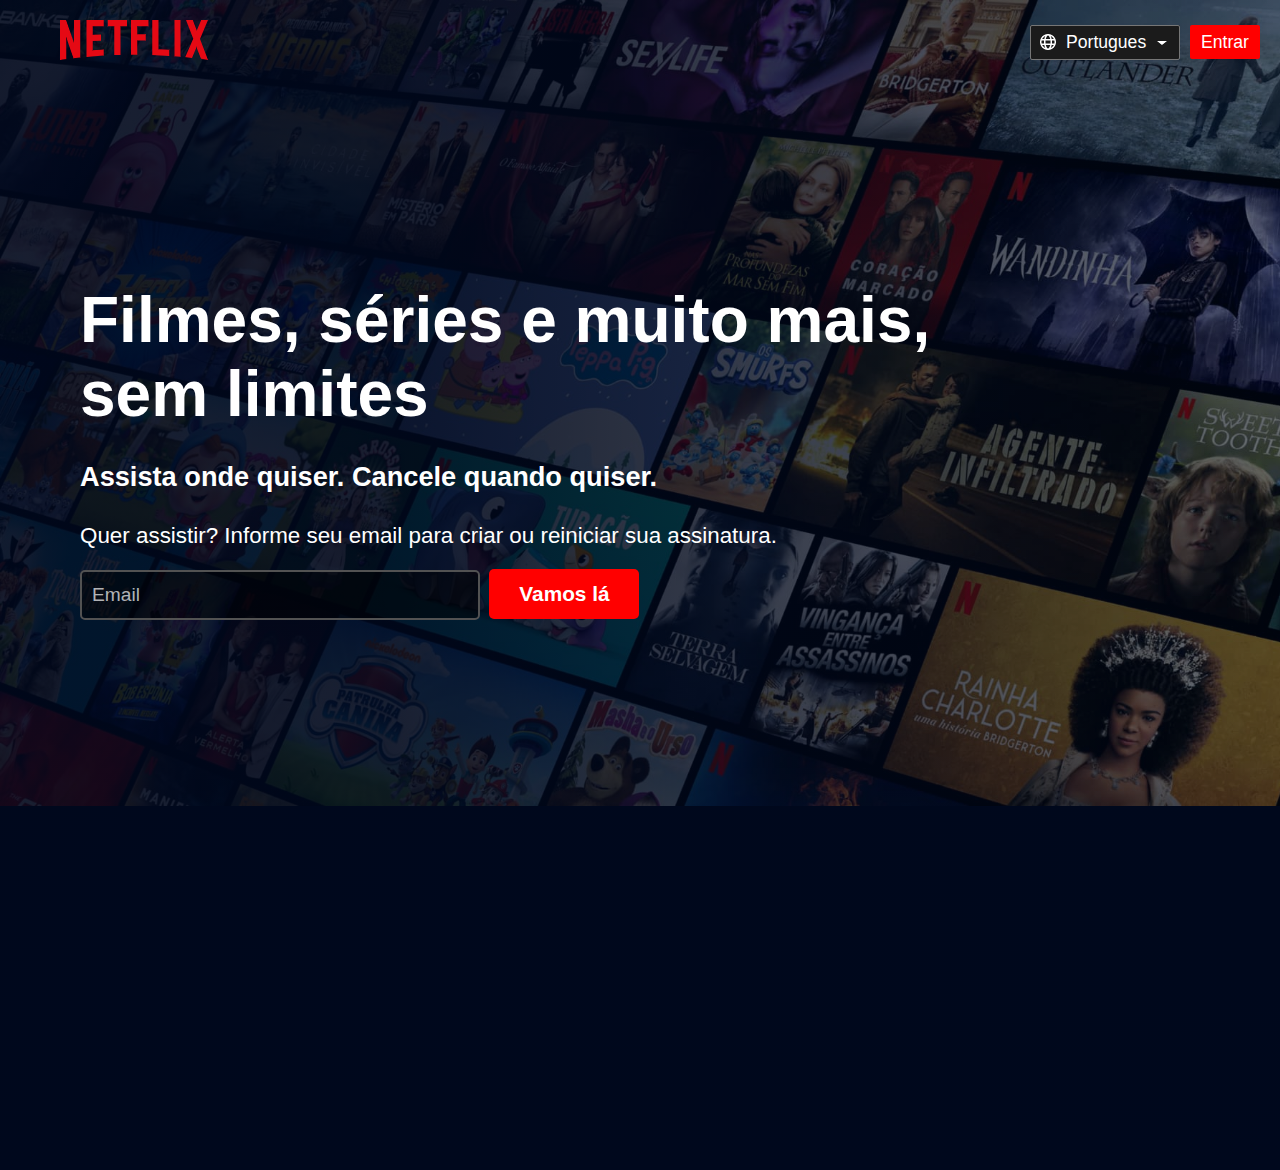
==== index.html @ 5934816e "home" ====
<!DOCTYPE html>
<html lang="pt-BR">
  <head>
    <title>Netflix</title>
    <link rel="stylesheet" href="styles.css">
    <meta charset="UTF-8"/>
    <meta name="viewport" content="width=device-width, initial-scale=1.0"/>
  </head>
  <body>
    <main>
      <section id="background">
        <div id="background-filter"></div>
        <div id="background-gradient"></div>
        <div id="background-bottom-gradient"></div>
        <header>
          <div id="logo-container">
            <img id="logo" src="/images/logo.png" alt="">
          </div>
          <div id="select-container">
            <div id="select-background"></div>
            <img id="lang-icon-left" src="/images/lang.png" alt="">
            <select name="lang" id="lang">
              <option value="portugues">Portugues</option>
              <option value="ingles">English</option>
            </select>
            <img id="lang-icon-right" src="/images/down.png" alt="">
          </div>
          <a id="button-entrar" href="#">Entrar</a>
        </header>
        <main id="main-home">
          <h1>Filmes, séries e muito mais, sem limites</h1>
          <h2>Assista onde quiser. Cancele quando quiser.</h2>
          <p>Quer assistir? Informe seu email para criar ou reiniciar sua assinatura.</p>
          <form>
          <input id="email" type="email" placeholder="Email">
          <input id="vamos-la" type="submit" value="Vamos lá">
          </form>
        </main>
      </section>
    </main>
  </body>
</html>
---- styles.css ----
* {
  box-sizing: border-box;
  margin: 0;
  padding: 0;
}

body {
  font-family: Helvetica, Arial, sans-serif;
}

main {
  background-color: #00081d;
}

#background {
  width: 100%;
  height: 130vh;
  background-image: url(/images/background.jpg);
  background-size: 112%;
  background-repeat: no-repeat;
  position: relative;
}

#background-filter {
  position: absolute;
  height: 130vh;
  width: 100%;
  background-color: #00081d74;
}

#background-gradient {
  position: absolute;
  height: 130vh;
  width: 100%;
  background: linear-gradient(90deg, #00081dc5 30%, #00081d67, transparent);
}

#background-bottom-gradient {
  position: absolute;
  height: 200px;
  width: 100%;
  background: red;
  background: linear-gradient(360deg, #00081d, transparent);
  bottom: 0;
}

header {
  padding: 20px 20px 20px 60px;
  position: relative;
  z-index: 5;
  display: flex;
  gap: 10px;
  align-items: center;
}

#logo-container {
  width: 80%;
}

#logo {
  height: 40px;
}

#select-container {
  display: inline;
  position: relative;
  width: 150px;
  height: 35px;
  z-index: 0;
}

#select-background {
  background-color: rgb(27, 27, 27);
  position: absolute;
  left: 0;
  top: 0;
  width: 150px;
  height: 34px;
  border-radius: 2px;
  z-index: -2;
}

#lang-icon-left {
  position: absolute;
  left: 10px;
  bottom: 10px;
  z-index: -1;
}

select {
  appearance: none;
  position: relative;
  width: 150px;
  height: 35px;
  background-color: transparent;
  color: white;
  padding-left: 35px;
  border-radius: 2px;
  font-size: 1.1rem;
}

option {
  color: rgb(27, 27, 27);
}

#lang-icon-right {
  position: absolute;
  right: 10px;
  top: 10px;
  z-index: -1;
}

#button-entrar {
  display: flex;
  background-color: red;
  color: white;
  text-decoration: none;
  width: 70px;
  font-size: 1.1rem;
  height: 34px;
  align-items: center;
  justify-content: center;
  border-radius: 2px;
}

#main-home {
  width: 70%;
  position: relative;
  background-color: transparent;
  color: white;
  margin: 0 80px;
  height: calc(100vh - 85px);
  display: flex;
  flex-direction: column;
  justify-content: center;
}

#main-home h1 {
  font-size: 4rem;
  font-weight: bold;
}

#main-home h2 {
  font-size: 1.7rem;
  margin: 30px 0;
}

#main-home p {
  font-size: 1.4rem;
  margin-bottom: 20px;
}

form {
  margin-bottom: 80px;
}

#email {
  width: 400px;
  height: 50px;
  background-color: rgba(0, 0, 0, 0.5);
  border: 2px solid rgb(82, 82, 82);
  border-radius: 5px;
  padding-left: 10px;
  color: white;
  font-size: 1.2rem;
}

input::placeholder{
  color: rgba(255, 255, 255, 0.7);
}

#vamos-la {
  width: 150px;
  height: 50px;
  background-color: red;
  border-radius: 5px;
  font-size: 1.3rem;
  color: white;
  font-weight: bold;
  border: none;
  margin-left: 5px;
}
}
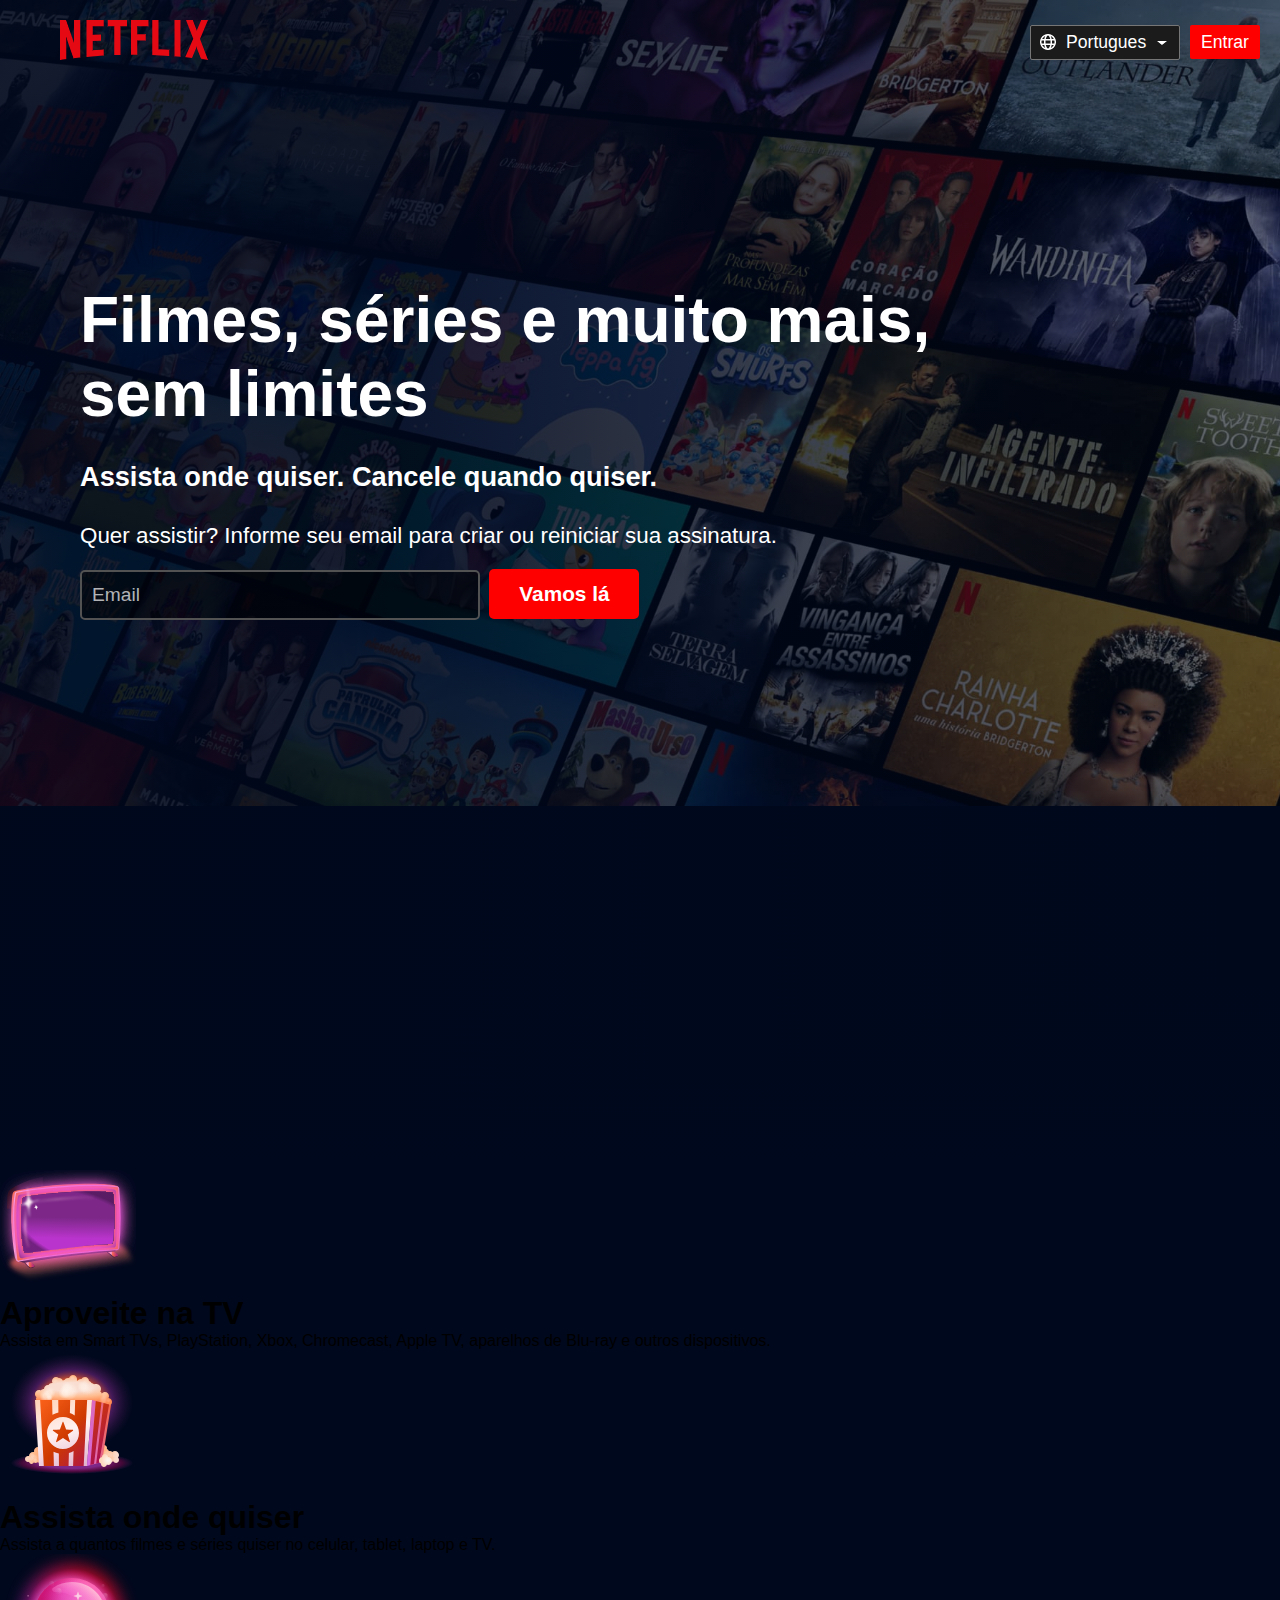
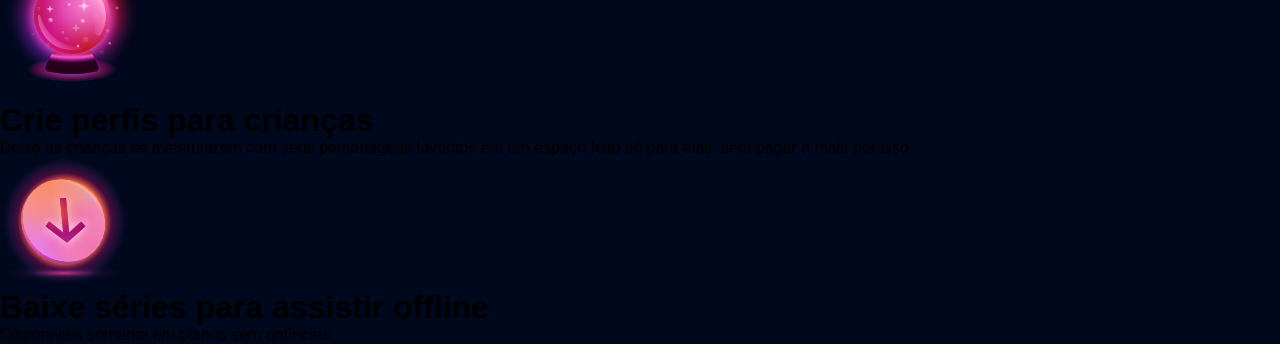
==== commit a7b2ac85: "cards html" ====
--- a/index.html
+++ b/index.html
@@ -37,6 +37,30 @@
           </form>
         </main>
       </section>
+      <section id="cards">
+        <main id="grid-container">
+          <article>
+            <img class="card-icon first" src="/images/tv.svg" alt="">
+            <h1>Aproveite na TV</h1>
+            <p>Assista em Smart TVs, PlayStation, Xbox, Chromecast, Apple TV, aparelhos de Blu-ray e outros dispositivos.</p>
+          </article>
+          <article>
+            <img class="card-icon" src="/images/popcorn.svg" alt="">
+            <h1>Assista onde quiser</h1>
+            <p>Assista a quantos filmes e séries quiser no celular, tablet, laptop e TV.</p>
+          </article>
+          <article>
+            <img class="card-icon" src="/images/crystalball.svg" alt="">
+            <h1>Crie perfis para crianças</h1>
+            <p>Deixe as crianças se aventurarem com seus personagens favoritos em um espaço feito só para elas, sem pagar a mais por isso.</p>
+          </article>
+          <article>
+            <img class="card-icon" src="/images/download.svg" alt="">
+            <h1>Baixe séries para assistir offline</h1>
+            <p>Disponíveis somente em planos sem anúncios.</p>
+          </article>
+        </main>
+      </section>
     </main>
   </body>
 </html>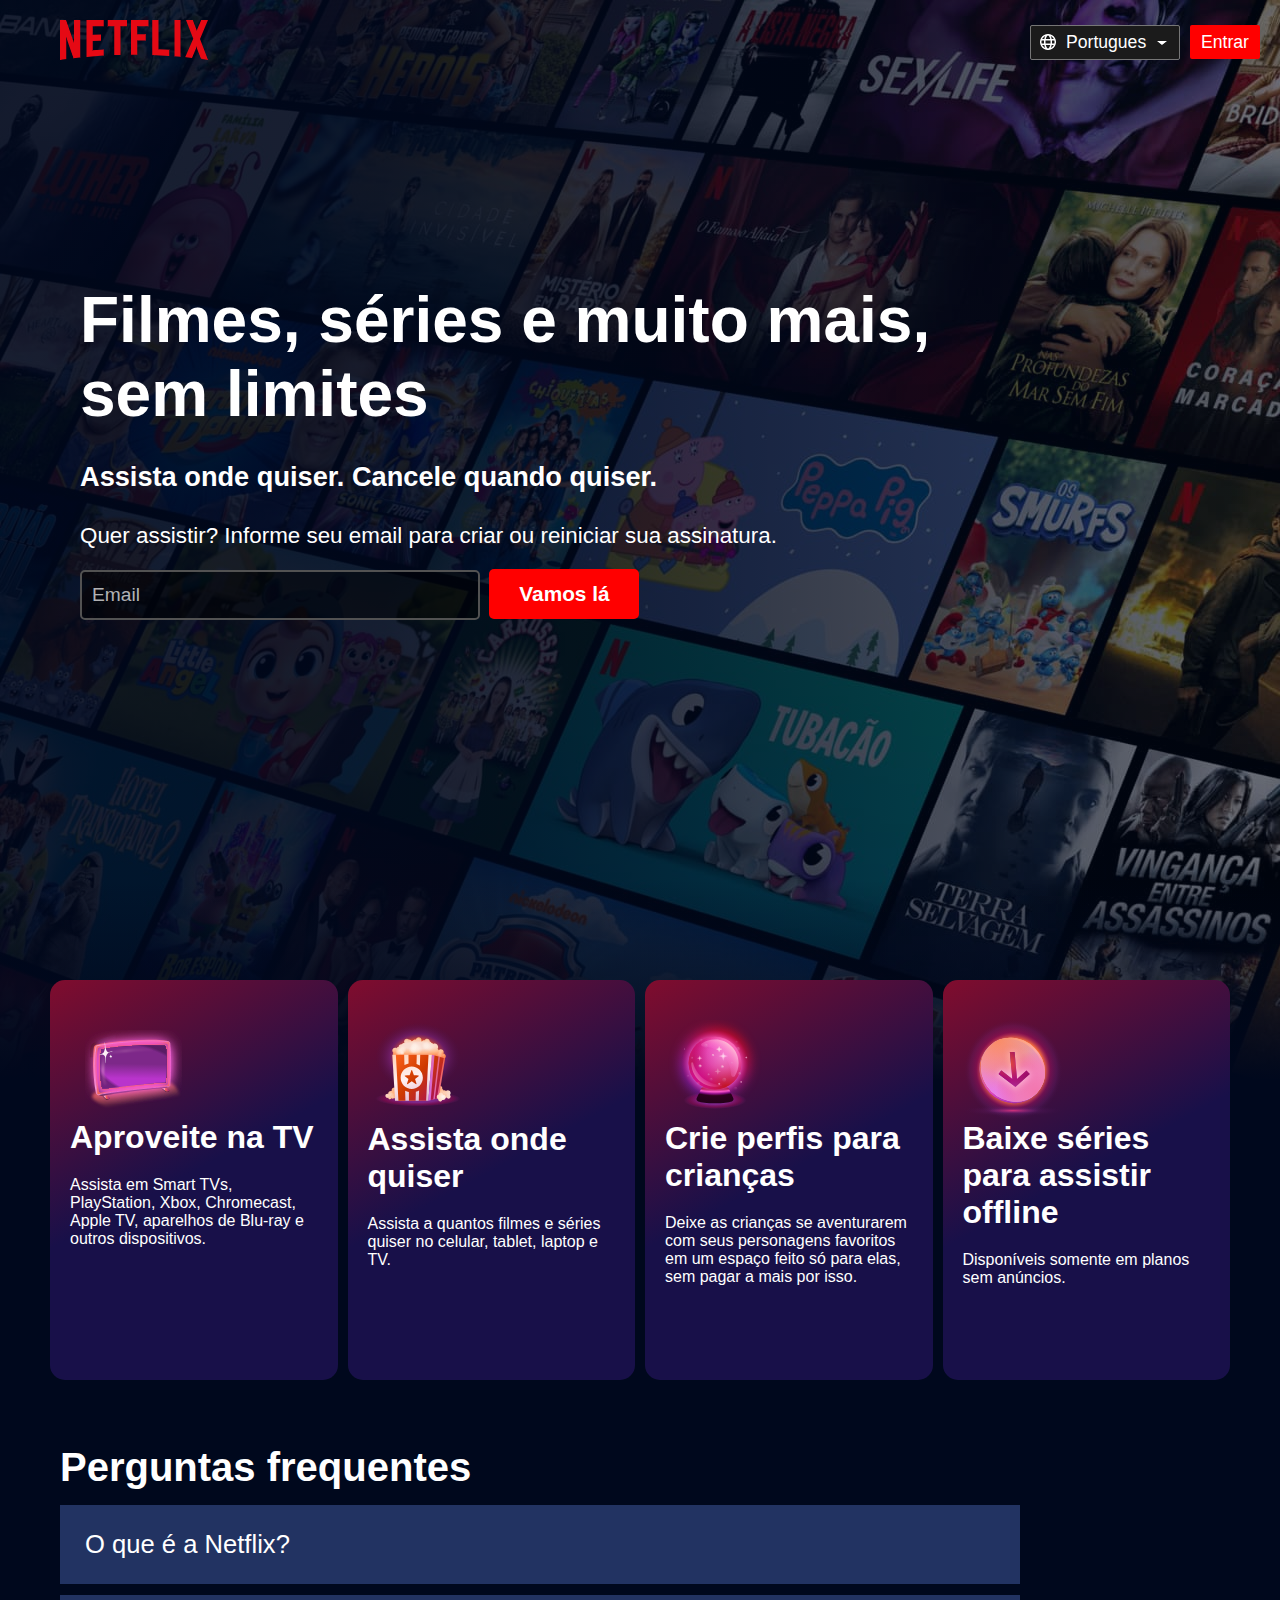
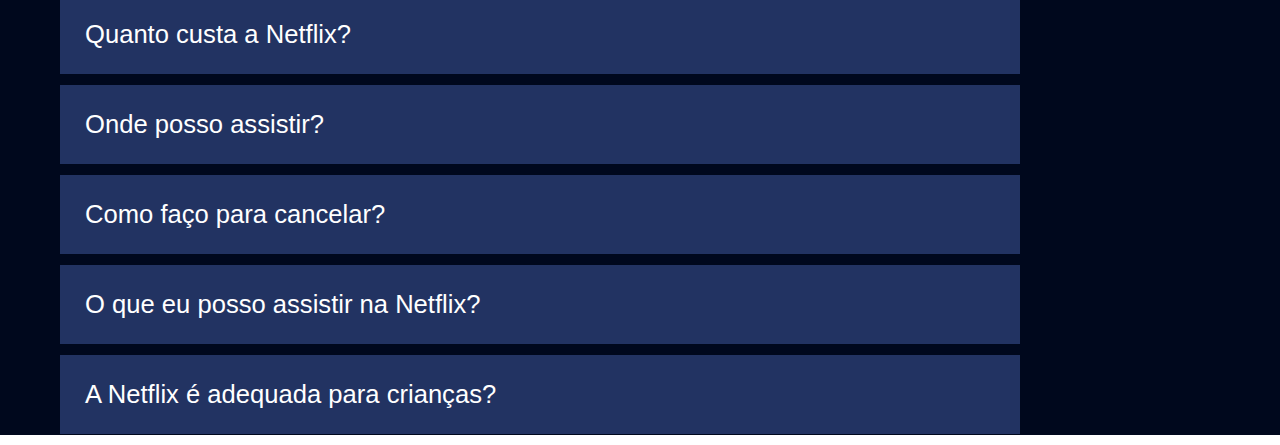
==== commit 59f153ba: "questions front" ====
--- a/index.html
+++ b/index.html
@@ -2,9 +2,9 @@
 <html lang="pt-BR">
   <head>
     <title>Netflix</title>
-    <link rel="stylesheet" href="styles.css">
-    <meta charset="UTF-8"/>
-    <meta name="viewport" content="width=device-width, initial-scale=1.0"/>
+    <link rel="stylesheet" href="styles.css" />
+    <meta charset="UTF-8" />
+    <meta name="viewport" content="width=device-width, initial-scale=1.0" />
   </head>
   <body>
     <main>
@@ -14,53 +14,101 @@
         <div id="background-bottom-gradient"></div>
         <header>
           <div id="logo-container">
-            <img id="logo" src="/images/logo.png" alt="">
+            <img id="logo" src="/images/logo.png" alt="" />
           </div>
           <div id="select-container">
             <div id="select-background"></div>
-            <img id="lang-icon-left" src="/images/lang.png" alt="">
+            <img id="lang-icon-left" src="/images/lang.png" alt="" />
             <select name="lang" id="lang">
               <option value="portugues">Portugues</option>
               <option value="ingles">English</option>
             </select>
-            <img id="lang-icon-right" src="/images/down.png" alt="">
+            <img id="lang-icon-right" src="/images/down.png" alt="" />
           </div>
           <a id="button-entrar" href="#">Entrar</a>
         </header>
         <main id="main-home">
           <h1>Filmes, séries e muito mais, sem limites</h1>
           <h2>Assista onde quiser. Cancele quando quiser.</h2>
-          <p>Quer assistir? Informe seu email para criar ou reiniciar sua assinatura.</p>
+          <p>
+            Quer assistir? Informe seu email para criar ou reiniciar sua
+            assinatura.
+          </p>
           <form>
-          <input id="email" type="email" placeholder="Email">
-          <input id="vamos-la" type="submit" value="Vamos lá">
+            <input id="email" type="email" placeholder="Email" />
+            <input id="vamos-la" type="submit" value="Vamos lá" />
           </form>
         </main>
       </section>
       <section id="cards">
         <main id="grid-container">
           <article>
-            <img class="card-icon first" src="/images/tv.svg" alt="">
+            <img class="card-icon first" src="/images/tv.svg" alt="" />
             <h1>Aproveite na TV</h1>
-            <p>Assista em Smart TVs, PlayStation, Xbox, Chromecast, Apple TV, aparelhos de Blu-ray e outros dispositivos.</p>
+            <p>
+              Assista em Smart TVs, PlayStation, Xbox, Chromecast, Apple TV,
+              aparelhos de Blu-ray e outros dispositivos.
+            </p>
           </article>
           <article>
-            <img class="card-icon" src="/images/popcorn.svg" alt="">
+            <img class="card-icon" src="/images/popcorn.svg" alt="" />
             <h1>Assista onde quiser</h1>
-            <p>Assista a quantos filmes e séries quiser no celular, tablet, laptop e TV.</p>
+            <p>
+              Assista a quantos filmes e séries quiser no celular, tablet,
+              laptop e TV.
+            </p>
           </article>
           <article>
-            <img class="card-icon" src="/images/crystalball.svg" alt="">
+            <img class="card-icon" src="/images/crystalball.svg" alt="" />
             <h1>Crie perfis para crianças</h1>
-            <p>Deixe as crianças se aventurarem com seus personagens favoritos em um espaço feito só para elas, sem pagar a mais por isso.</p>
+            <p>
+              Deixe as crianças se aventurarem com seus personagens favoritos em
+              um espaço feito só para elas, sem pagar a mais por isso.
+            </p>
           </article>
           <article>
-            <img class="card-icon" src="/images/download.svg" alt="">
+            <img class="card-icon" src="/images/download.svg" alt="" />
             <h1>Baixe séries para assistir offline</h1>
             <p>Disponíveis somente em planos sem anúncios.</p>
           </article>
         </main>
       </section>
+      <section id="questions">
+        <main>
+          <h1>Perguntas frequentes</h1>
+          <button class="accordion">O que é a Netflix?</button>
+          <div class="panel">
+            <p>A Netflix é um serviço de streaming que oferece uma ampla variedade de séries, filmes e documentários premiados em milhares de aparelhos conectados à internet.
+            <br><br>
+            Você pode assistir a quantos filmes e séries quiser, quando e onde quiser – tudo por um preço mensal acessível. Aqui você sempre encontra novidades. A cada semana, adicionamos novas séries e filmes..</p>
+          </div>
+          <button class="accordion">Quanto custa a Netflix?</button>
+          <div class="panel">
+            <p>Assista à Netflix no seu celular, tablet, Smart TV, notebook ou aparelho de streaming por uma taxa mensal única. Os planos variam de R$18,90 a R$55,90 por mês. Sem contrato nem taxas extras.</p>
+          </div>
+          <button class="accordion">Onde posso assistir?</button>
+          <div class="panel">
+            <p>Assista onde quiser, quando quiser. Faça login com sua conta Netflix em netflix.com para começar a assistir no computador ou em qualquer aparelho conectado à Internet compatível com o aplicativo Netflix, como Smart TVs, smartphones, tablets, aparelhos de streaming e videogames.
+            <br><br>
+            Você também pode baixar a sua série favorita com o aplicativo Netflix para iOS, Android ou Windows 10. Use downloads para levar a Netflix para onde quiser sem precisar de conexão com a Internet. Leve a Netflix com você para qualquer lugar.</p>
+          </div>
+          <button class="accordion">Como faço para cancelar?</button>
+          <div class="panel">
+            <p>A Netflix é flexível. Não há contratos nem compromissos. Você pode cancelar a sua conta na internet com apenas dois cliques. Não há taxa de cancelamento – você pode começar ou encerrar a sua assinatura a qualquer momento.</p>
+          </div>
+          <button class="accordion">O que eu posso assistir na Netflix?</button>
+          <div class="panel">
+            <p>A Netflix tem um grande catálogo de filmes, documentários, séries, originais Netflix premiados e muito mais. Assista o quanto quiser, quando quiser.</p>
+          </div>
+          <button class="accordion">A Netflix é adequada para crianças?</button>
+          <div class="panel">
+            <p>A experiência infantil da Netflix faz parte da sua assinatura para que as crianças se divirtam em seu próprio espaço com séries e filmes familiares sob a supervisão dos responsáveis.
+            <br><br>
+            O recurso de controle parental, incluso nos perfis para crianças e protegido por PIN, permite restringir a classificação etária do conteúdo que as crianças podem ver e bloquear títulos específicos que você não quer que elas assistam.</p>
+          </div>
+        </main>
+      </section>
     </main>
+    <script src="/script.js"></script>
   </body>
-</html>+</html>
--- a/styles.css
+++ b/styles.css
@@ -14,23 +14,23 @@
 
 #background {
   width: 100%;
-  height: 130vh;
+  height: 120vh;
   background-image: url(/images/background.jpg);
-  background-size: 112%;
   background-repeat: no-repeat;
+  background-size: inherit;
   position: relative;
 }
 
 #background-filter {
   position: absolute;
-  height: 130vh;
+  height: 120vh;
   width: 100%;
   background-color: #00081d74;
 }
 
 #background-gradient {
   position: absolute;
-  height: 130vh;
+  height: 120vh;
   width: 100%;
   background: linear-gradient(90deg, #00081dc5 30%, #00081d67, transparent);
 }
@@ -180,4 +180,97 @@
   border: none;
   margin-left: 5px;
 }
+
+#cards {
+  display: absolute;
+  width: 100%;
+  height: 350px;
+}
+
+#grid-container {
+  position: relative;
+  top: -100px;
+  left: 0;
+  margin: 0 50px;
+  display: grid;
+  grid-template-columns: repeat(4, 1fr);
+  gap: 10px;
+  background-color: transparent;
+  color: white;
+}
+
+article {
+  background: linear-gradient(151.6deg, #E40913 -46.64%, #181049 48.45%);
+  border-radius: 15px;
+  height: 400px;
+  display: flex;
+  flex-direction: column;
+  padding: 0 20px;
+}
+
+.card-icon {
+  margin-top: 40px;
+  width: 100px;
+}
+
+.first {
+  margin: 50px 0 3px 15px;
+}
+
+article h1 {
+  font-size: 2rem;
+}
+
+article p {
+  margin-top: 20px;
+}
+
+#questions {
+  background-color: red;
+  margin: 10px 60px;
+  color: white;
+  width: 75%;
+}
+
+#questions h1 {
+  color: white;
+  font-size: 2.5rem;
+  margin: 15px 0;
+}
+
+/* Style the buttons that are used to open and close the accordion panel */
+.accordion {
+  background-color: #223362;
+  color: white;
+  cursor: pointer;
+  padding: 25px;
+  width: 100%;
+  text-align: left;
+  border: none;
+  border-bottom: 1px solid #00081d;
+  outline: none;
+  transition: 0.4s;
+  font-size: 1.6rem;
+}
+
+/* Add a background color to the button if it is clicked on (add the .active class with JS), and when you move the mouse over it (hover) */
+.accordion:hover {
+  background-color: #435485;
+}
+
+/* Style the accordion panel. Note: hidden by default */
+.panel {
+  padding: 0 25px;
+  height: 250px;
+  background-color: #223362;
+  color: white;
+  max-height: 0;
+  overflow: hidden;
+  transition: max-height 0.2s ease-out;
+  font-size: 1.4rem;
+  margin-bottom: 10px;
+}
+
+.panel p {
+  margin: 25px 0;
 }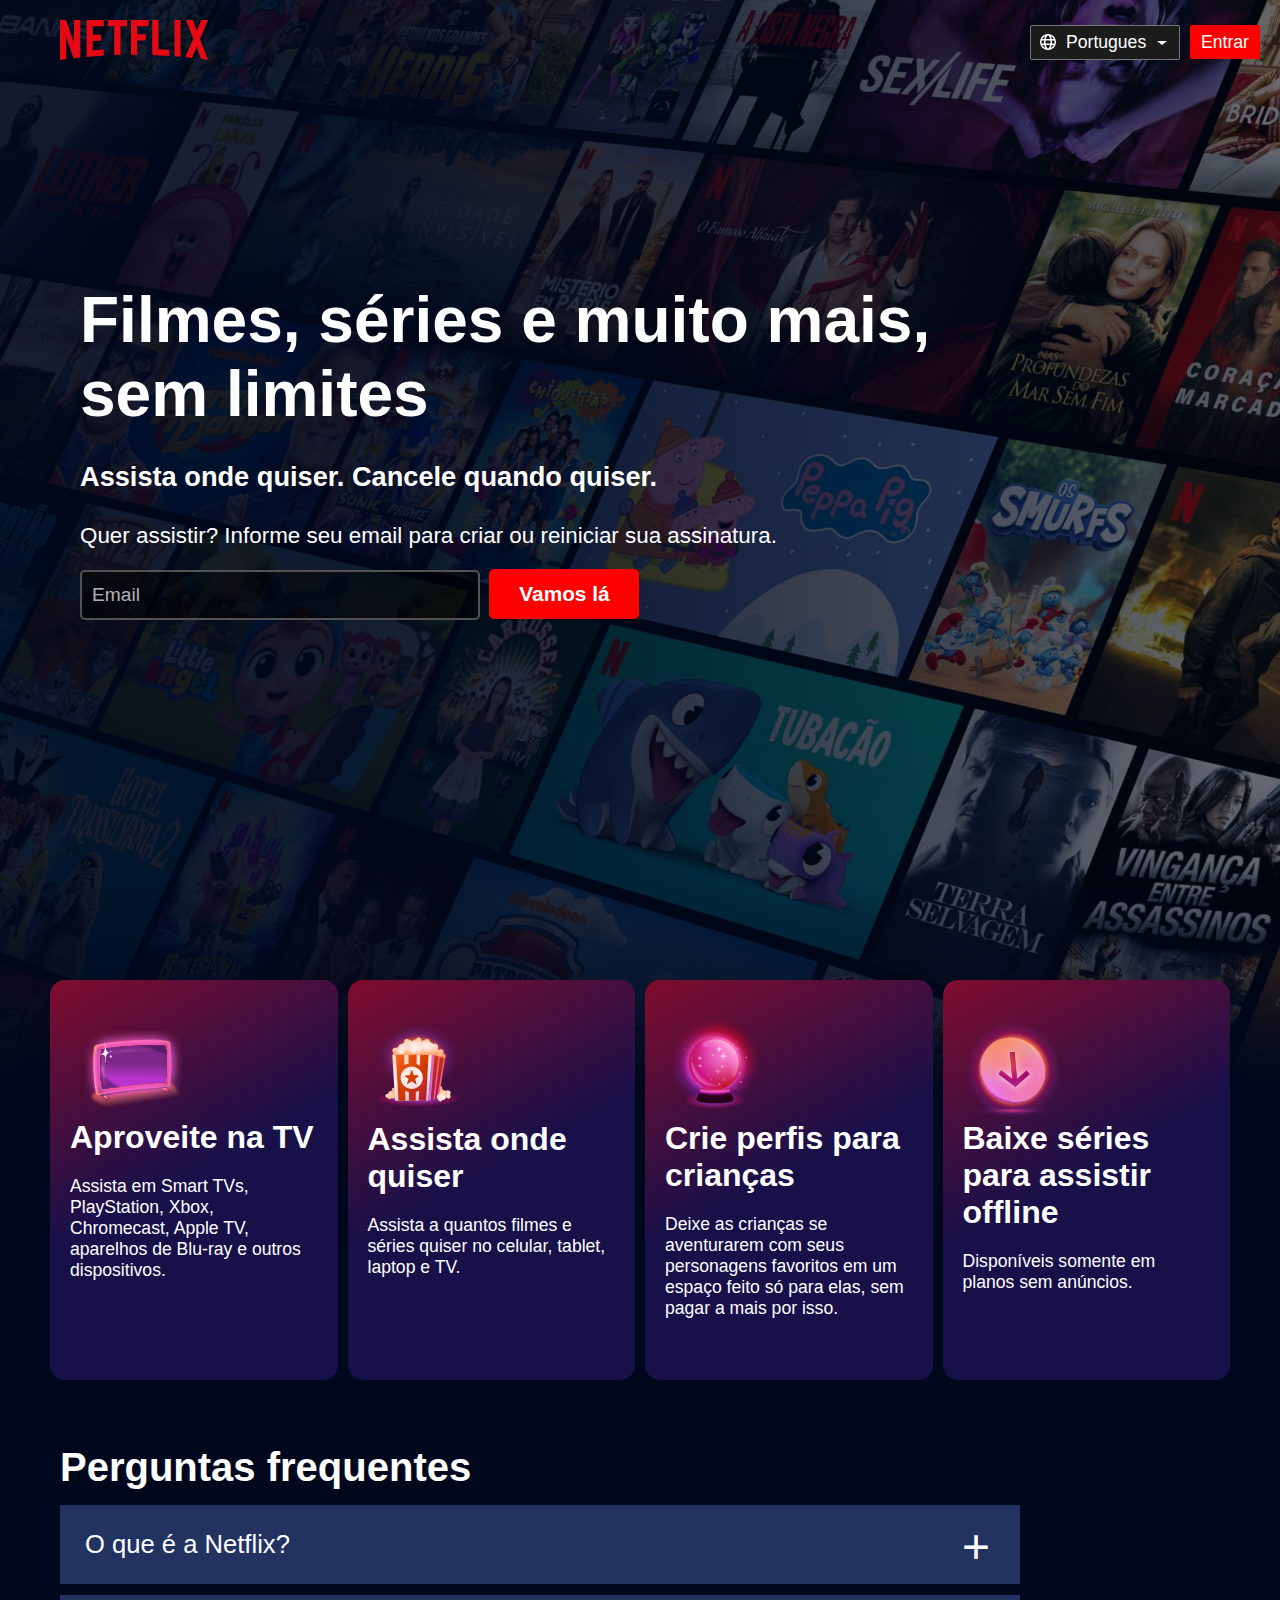
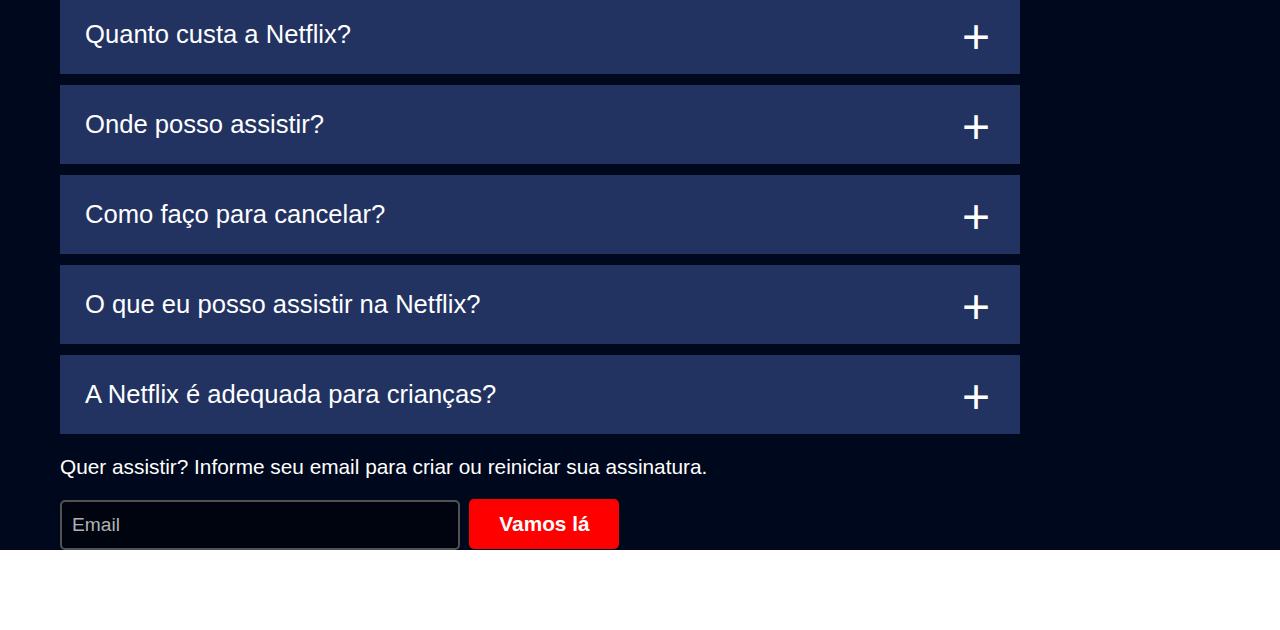
==== commit 2a3fdd15: "questions update" ====
--- a/index.html
+++ b/index.html
@@ -106,6 +106,15 @@
             <br><br>
             O recurso de controle parental, incluso nos perfis para crianças e protegido por PIN, permite restringir a classificação etária do conteúdo que as crianças podem ver e bloquear títulos específicos que você não quer que elas assistam.</p>
           </div>
+          </p>
+          <form>
+            <legend><p>
+              Quer assistir? Informe seu email para criar ou reiniciar sua
+              assinatura.
+            </p></legend>
+            <input id="email" type="email" placeholder="Email" />
+            <input id="vamos-la" type="submit" value="Vamos lá" />
+          </form>
         </main>
       </section>
     </main>
--- a/styles.css
+++ b/styles.css
@@ -223,6 +223,7 @@
 
 article p {
   margin-top: 20px;
+  font-size: 1.1rem;
 }
 
 #questions {
@@ -251,11 +252,20 @@
   outline: none;
   transition: 0.4s;
   font-size: 1.6rem;
+  position: relative;
 }
 
 /* Add a background color to the button if it is clicked on (add the .active class with JS), and when you move the mouse over it (hover) */
 .accordion:hover {
   background-color: #435485;
+}
+
+.accordion::before{
+  content: "+";
+  position: absolute;
+  right: 30px;
+  bottom: 10px;
+  font-size: 3rem;
 }
 
 /* Style the accordion panel. Note: hidden by default */
@@ -273,4 +283,9 @@
 
 .panel p {
   margin: 25px 0;
+}
+
+legend {
+  margin: 20px 0;
+  font-size: 1.3rem;
 }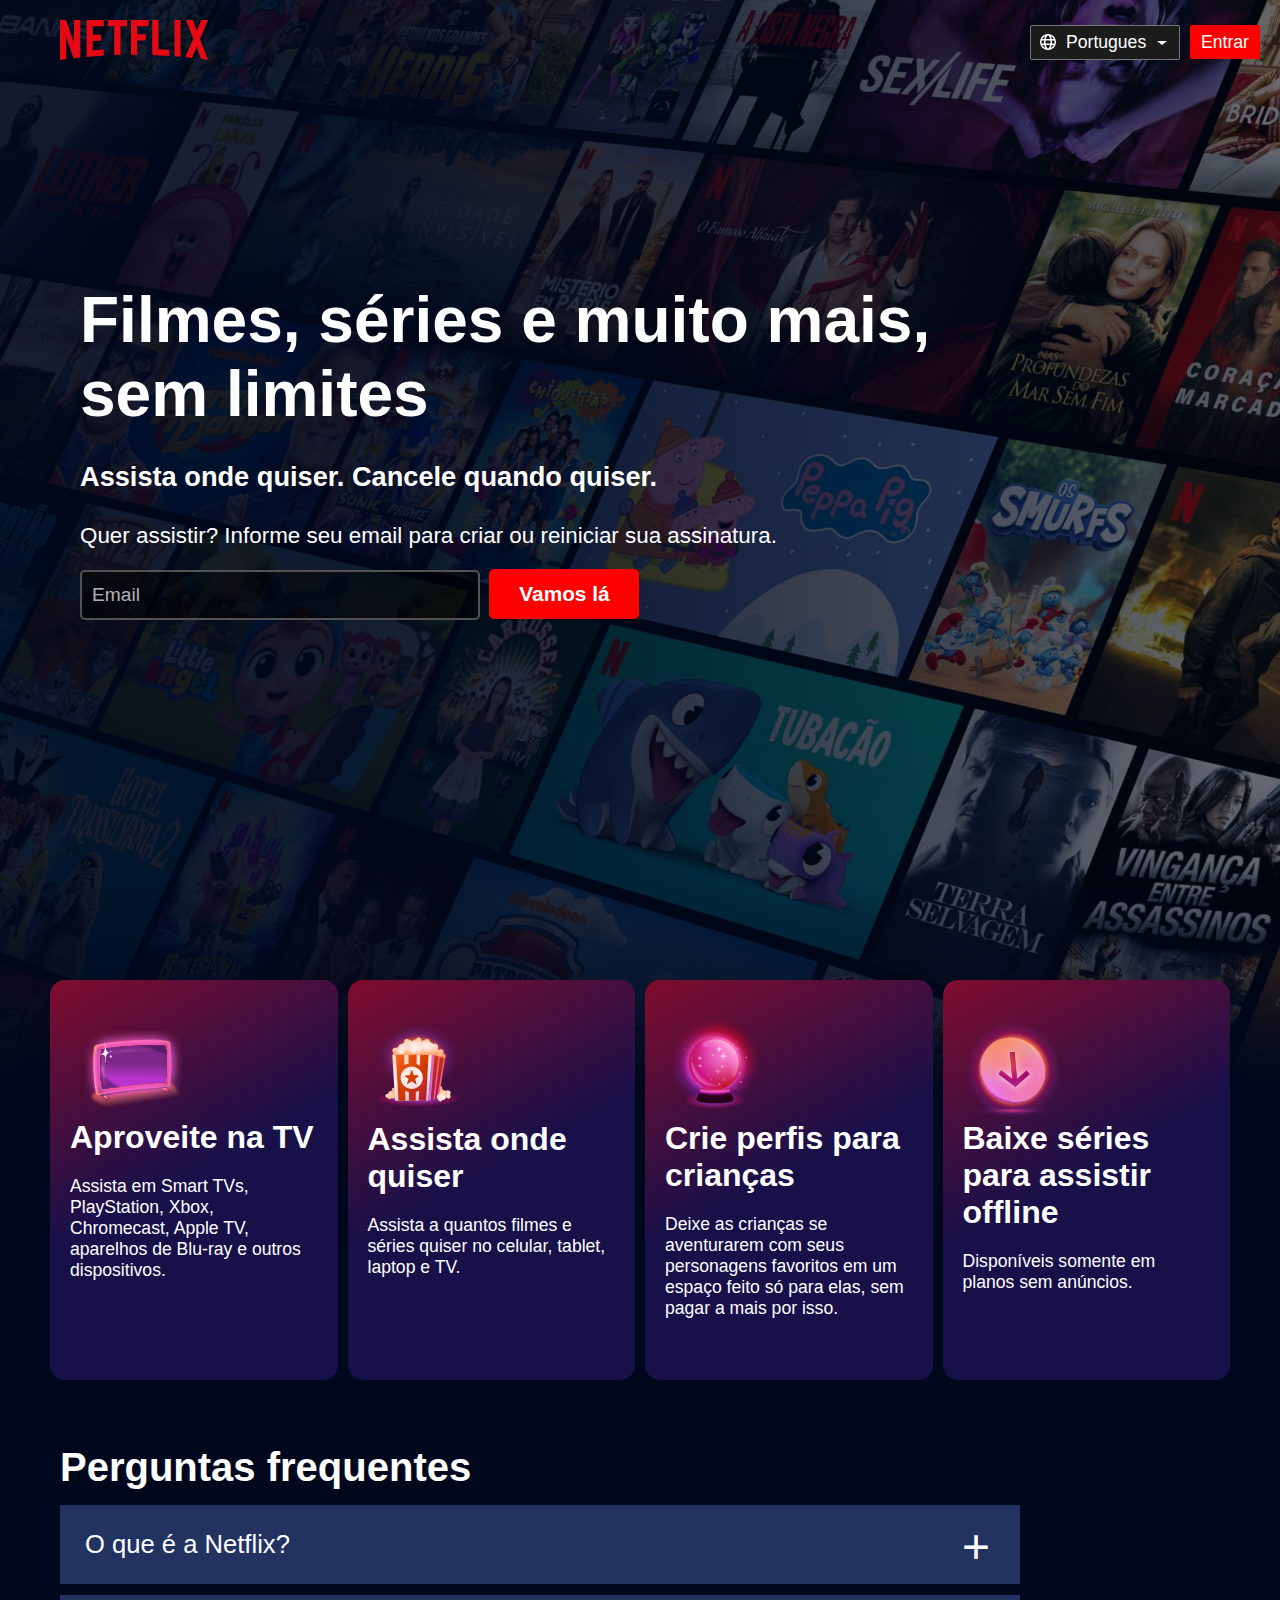
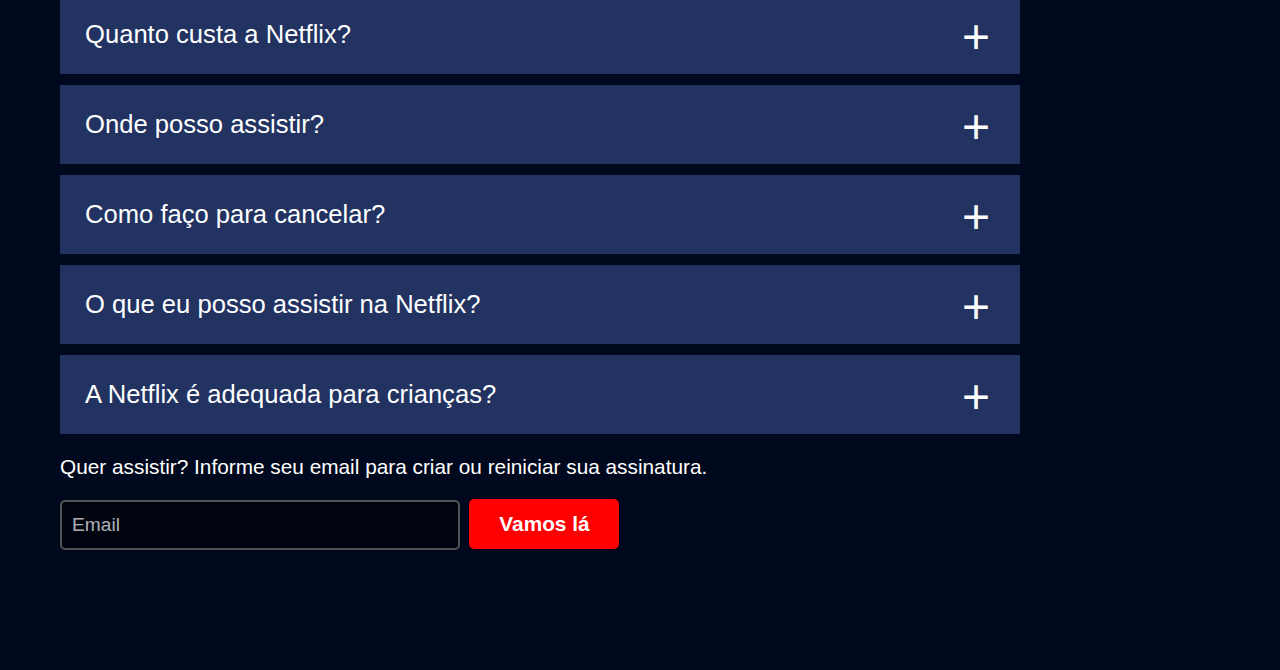
==== commit 59241747: "fixes" ====
--- a/index.html
+++ b/index.html
@@ -34,7 +34,7 @@
             Quer assistir? Informe seu email para criar ou reiniciar sua
             assinatura.
           </p>
-          <form>
+          <form id="form-home">
             <input id="email" type="email" placeholder="Email" />
             <input id="vamos-la" type="submit" value="Vamos lá" />
           </form>
@@ -106,18 +106,20 @@
             <br><br>
             O recurso de controle parental, incluso nos perfis para crianças e protegido por PIN, permite restringir a classificação etária do conteúdo que as crianças podem ver e bloquear títulos específicos que você não quer que elas assistam.</p>
           </div>
-          </p>
           <form>
-            <legend><p>
+            <legend>
               Quer assistir? Informe seu email para criar ou reiniciar sua
               assinatura.
-            </p></legend>
+            </legend>
             <input id="email" type="email" placeholder="Email" />
             <input id="vamos-la" type="submit" value="Vamos lá" />
           </form>
         </main>
       </section>
     </main>
+    <footer>
+      
+    </footer>
     <script src="/script.js"></script>
   </body>
 </html>
--- a/styles.css
+++ b/styles.css
@@ -150,7 +150,7 @@
   margin-bottom: 20px;
 }
 
-form {
+#form-home {
   margin-bottom: 80px;
 }
 
@@ -227,8 +227,7 @@
 }
 
 #questions {
-  background-color: red;
-  margin: 10px 60px;
+  margin: 0 60px;
   color: white;
   width: 75%;
 }
@@ -288,4 +287,9 @@
 legend {
   margin: 20px 0;
   font-size: 1.3rem;
+}
+
+footer {
+  background-color: #00081d;
+  padding: 60px;
 }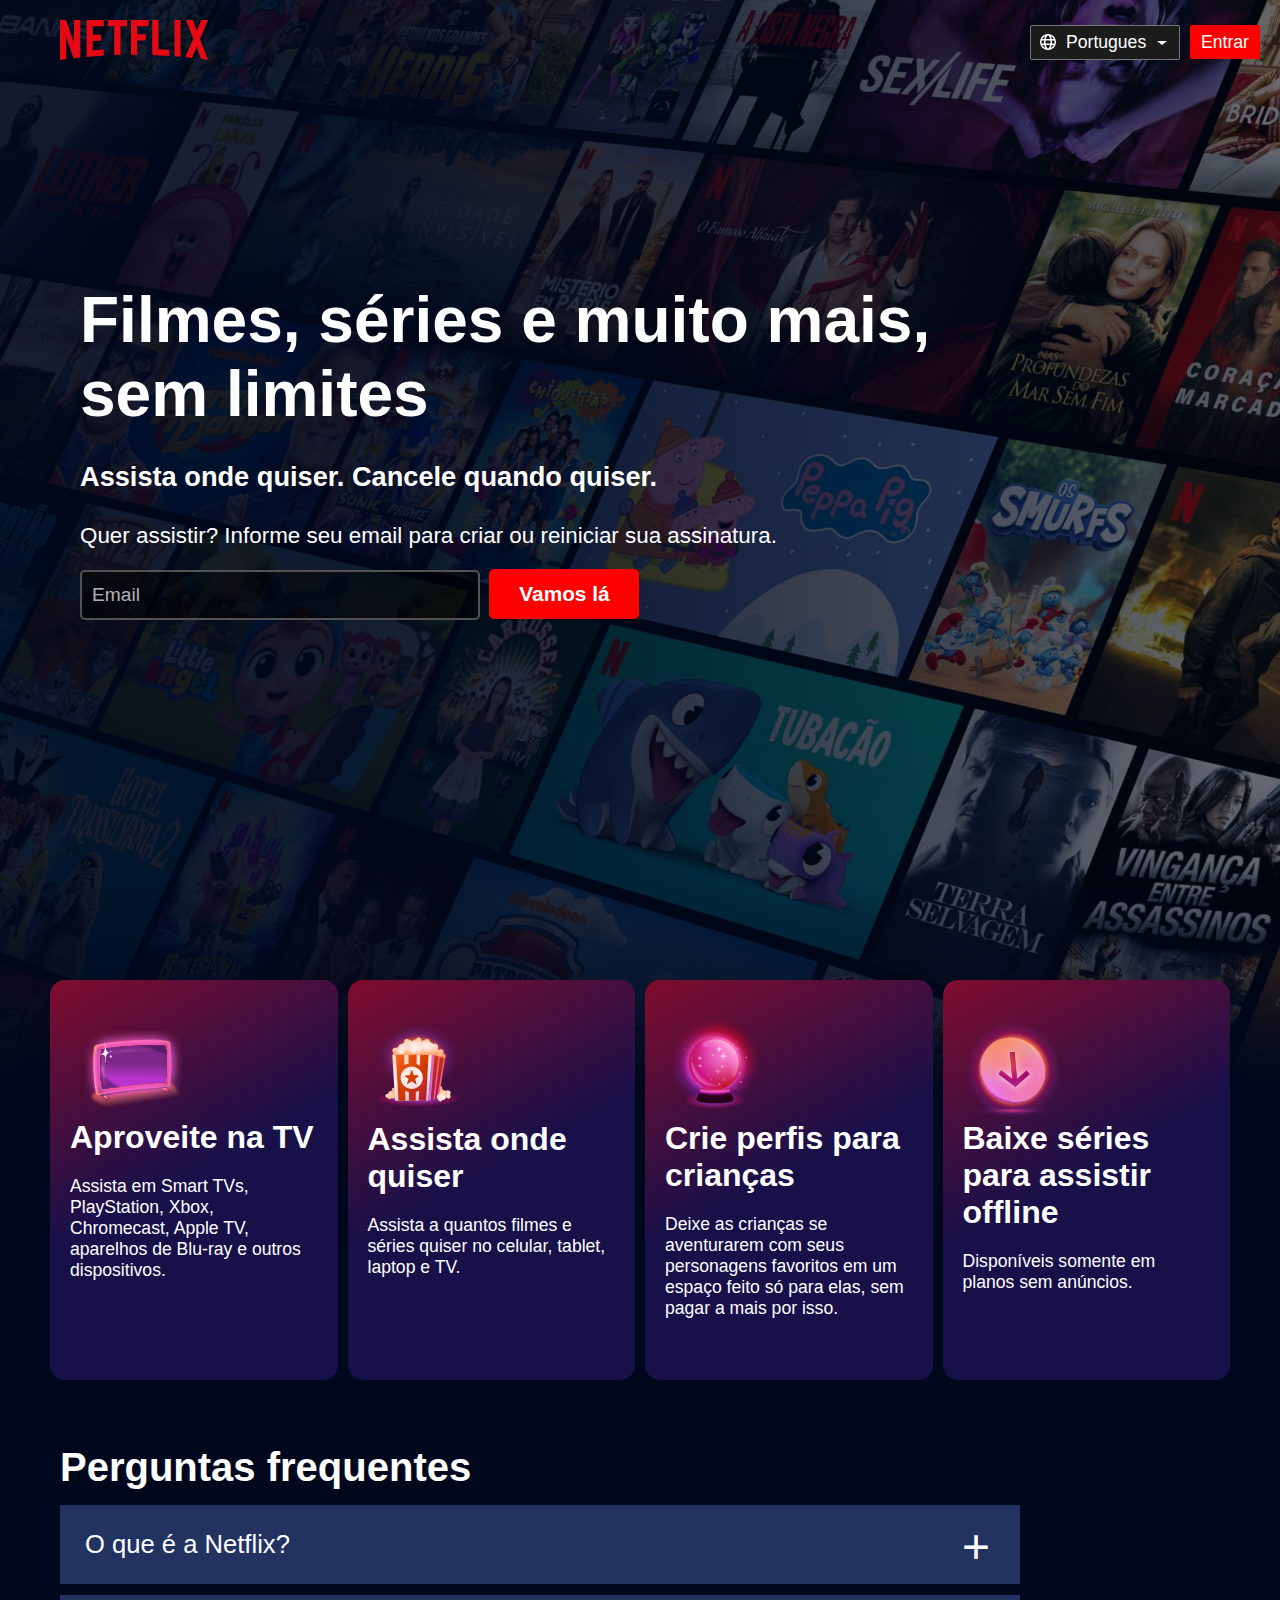
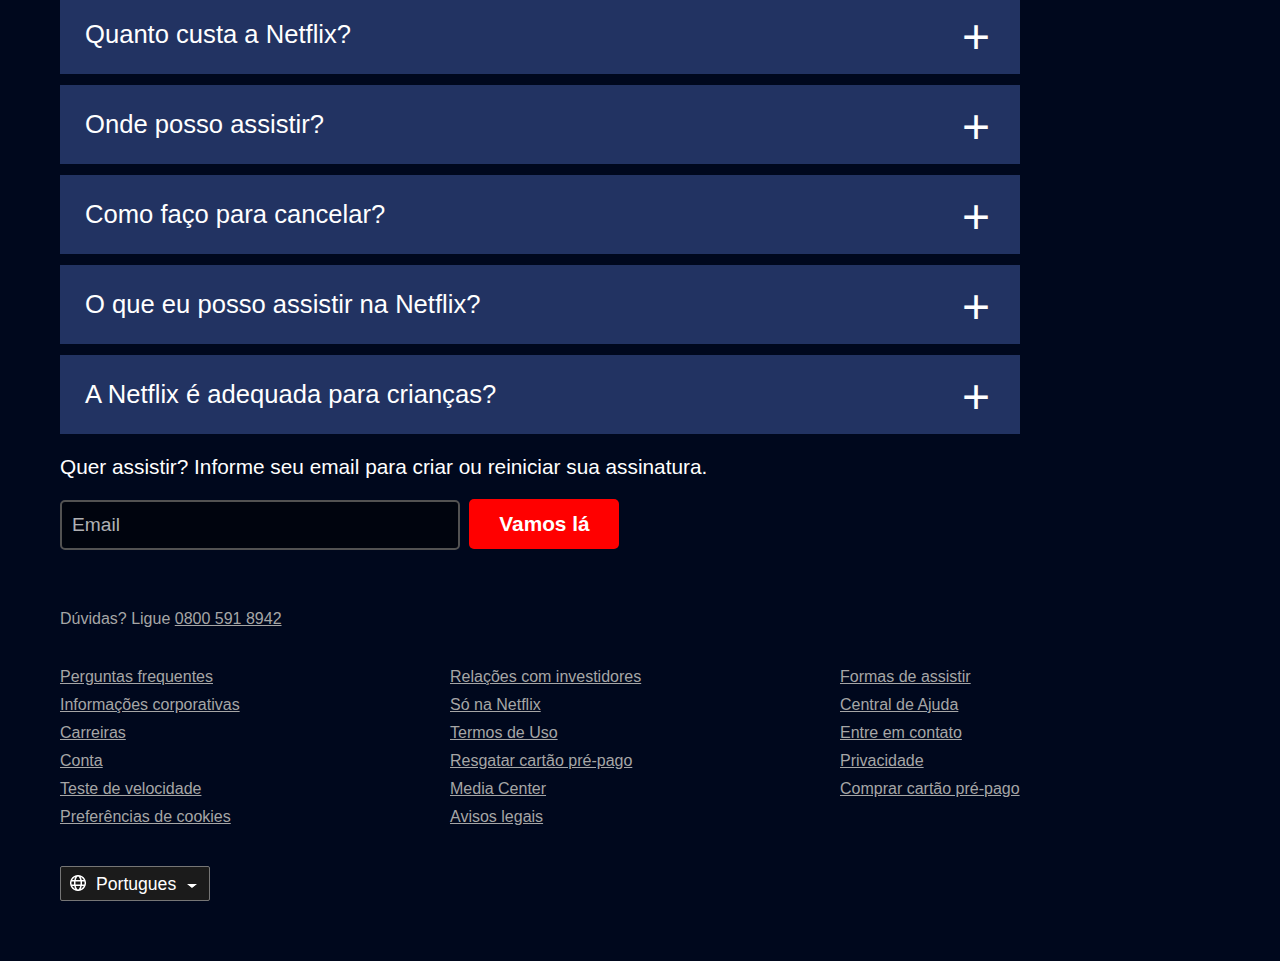
==== commit c12d322e: "footer" ====
--- a/index.html
+++ b/index.html
@@ -118,7 +118,37 @@
       </section>
     </main>
     <footer>
-      
+      <p>Dúvidas? Ligue <a href="tel:0800 591 8942">0800 591 8942</a></p>
+      <nav id="links">
+        <ul>
+          <li><a href="#">Perguntas frequentes</a></li>
+          <li><a href="#">Relações com investidores</a></li>
+          <li><a href="#">Formas de assistir</a></li>
+          <li><a href="#">Informações corporativas</a></li>
+          <li><a href="#">Só na Netflix</a></li>
+          <li><a href="#">Central de Ajuda</a></li>
+          <li><a href="#">Carreiras</a></li>
+          <li><a href="#">Termos de Uso</a></li>
+          <li><a href="#">Entre em contato</a></li>
+          <li><a href="#">Conta</a></li>
+          <li><a href="#">Resgatar cartão pré-pago</a></li>
+          <li><a href="#">Privacidade</a></li>
+          <li><a href="#">Teste de velocidade</a></li>
+          <li><a href="#">Media Center</a></li>
+          <li><a href="#">Comprar cartão pré-pago</a></li>
+          <li><a href="#">Preferências de cookies</a></li>
+          <li><a href="#">Avisos legais</a></li>
+        </ul>
+      </nav>
+      <div id="select-container2">
+        <div id="select-background2"></div>
+        <img id="lang-icon-left2" src="/images/lang.png" alt="" />
+        <select name="lang" id="lang2">
+          <option value="portugues">Portugues</option>
+          <option value="ingles">English</option>
+        </select>
+        <img id="lang-icon-right2" src="/images/down.png" alt="" />
+      </div>
     </footer>
     <script src="/script.js"></script>
   </body>
--- a/styles.css
+++ b/styles.css
@@ -292,4 +292,53 @@
 footer {
   background-color: #00081d;
   padding: 60px;
+  color: rgb(166, 166, 166);
+}
+
+#links {
+  margin: 40px 0;
+}
+
+ul {
+  list-style: none;
+  display: grid;
+  grid-template-columns: repeat( auto-fit, minmax(300px, 1fr) );
+  gap: 10px;
+}
+
+a {
+  color: rgb(166, 166, 166);
+}
+
+#select-container2 {
+  display: inline;
+  position: relative;
+  width: 150px;
+  height: 35px;
+  z-index: 0;
+}
+
+#select-background2 {
+  background-color: rgb(27, 27, 27);
+  position: absolute;
+  left: 0;
+  bottom: -8px;
+  width: 150px;
+  height: 34px;
+  border-radius: 2px;
+  z-index: -2;
+}
+
+#lang-icon-left2 {
+  position: absolute;
+  left: 10px;
+  bottom: 2px;
+  z-index: -1;
+}
+
+#lang-icon-right2 {
+  position: absolute;
+  right: 10px;
+  top: 2px;
+  z-index: -1;
 }